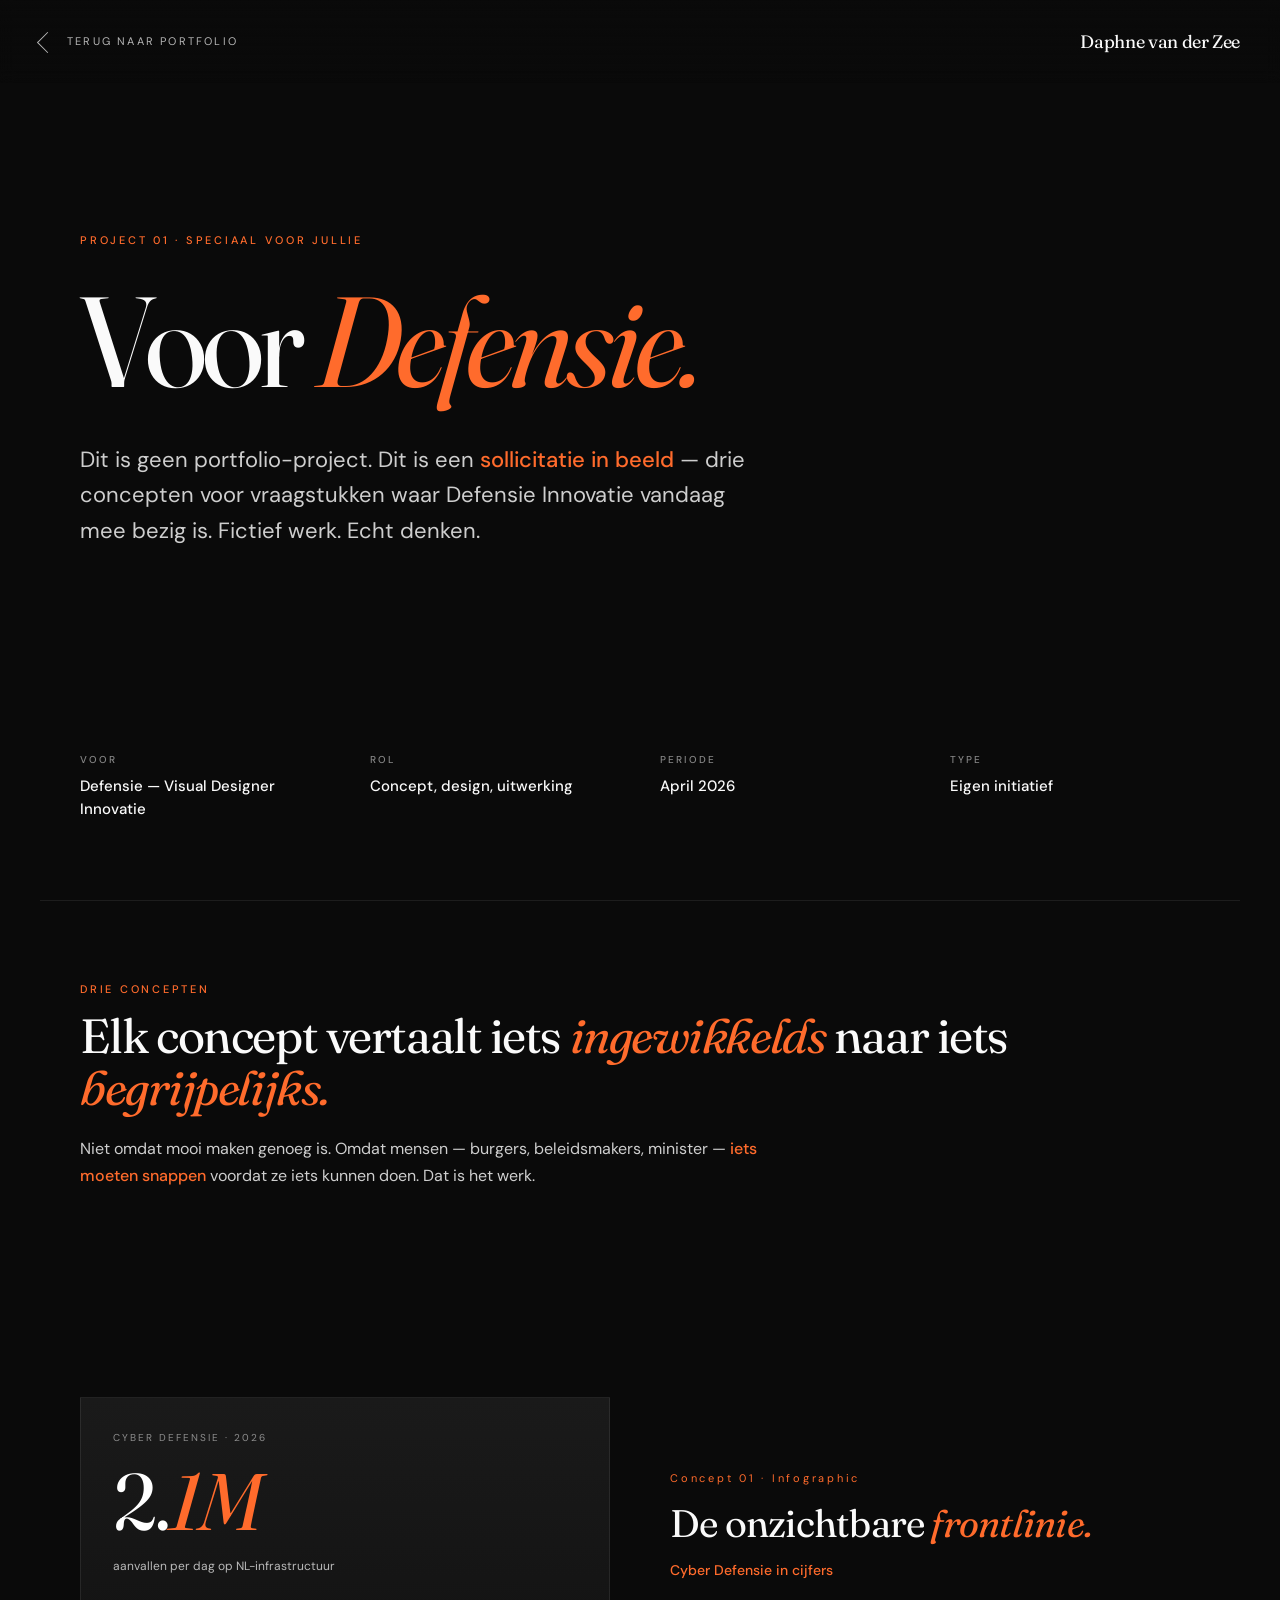
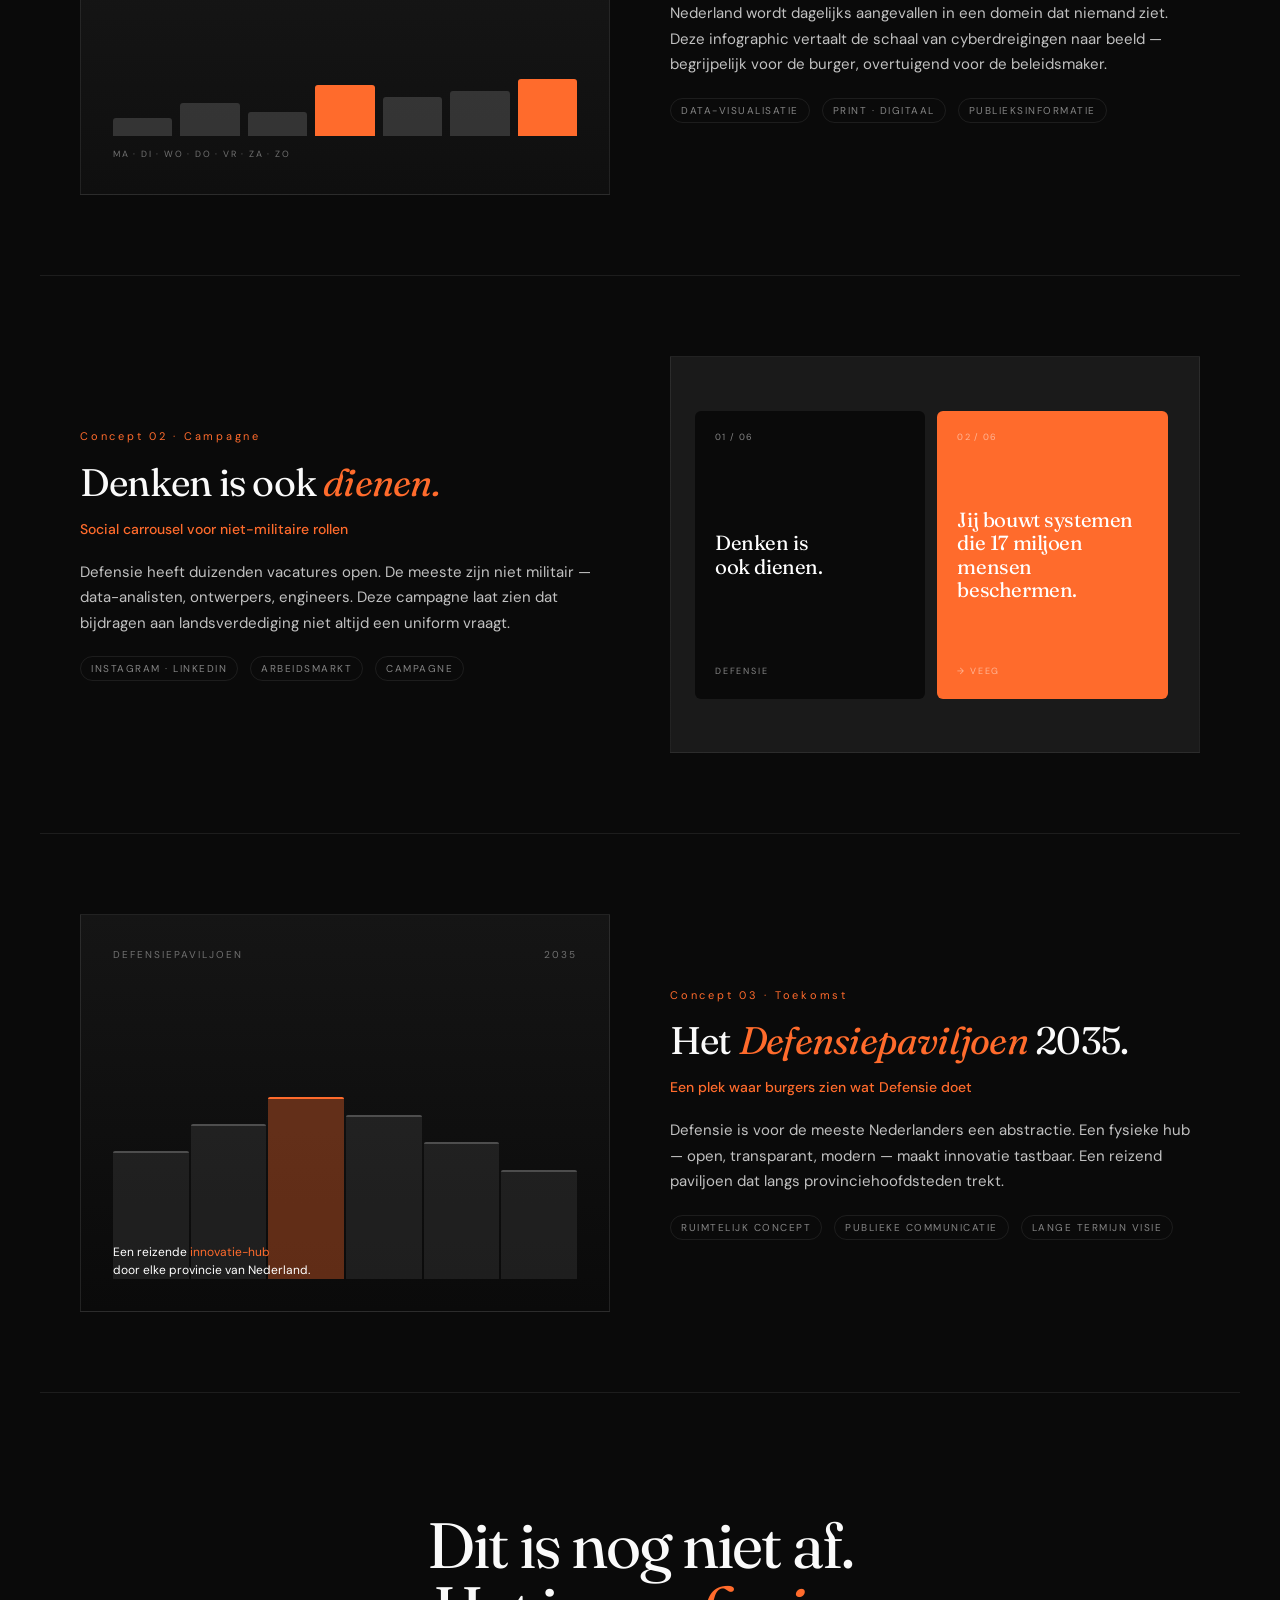
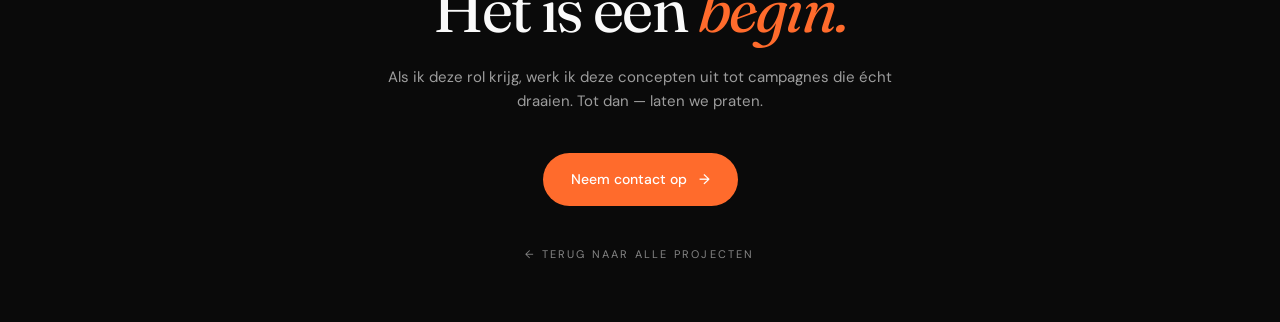
==== defensie.html @ 4f919fc5 "Add files via upload" ====
<!DOCTYPE html>
<html lang="nl">
<head>
<meta charset="UTF-8">
<meta name="viewport" content="width=device-width, initial-scale=1.0">
<title>Voor Defensie — Daphne van der Zee</title>
<link rel="preconnect" href="https://fonts.googleapis.com">
<link rel="preconnect" href="https://fonts.gstatic.com" crossorigin>
<link href="https://fonts.googleapis.com/css2?family=DM+Sans:wght@400;500;700&family=Fraunces:ital,wght@0,400;0,700;1,400&display=swap" rel="stylesheet">
<link rel="stylesheet" href="styles.css">
</head>
<body>

<nav class="nav">
  <a href="index.html" class="nav__back">Terug naar portfolio</a>
  <div class="nav__name">Daphne van der Zee</div>
</nav>

<!-- HERO -->
<section class="hero">
  <div class="hero__label">Project 01 · Speciaal voor jullie</div>
  <h1 class="hero__title">Voor <em>Defensie.</em></h1>
  <p class="hero__intro">
    Dit is geen portfolio-project. Dit is een <em>sollicitatie in beeld</em> — drie concepten voor vraagstukken waar Defensie Innovatie vandaag mee bezig is. Fictief werk. Echt denken.
  </p>
</section>

<!-- META -->
<div class="meta">
  <div>
    <div class="meta__label">Voor</div>
    <div class="meta__value">Defensie — Visual Designer Innovatie</div>
  </div>
  <div>
    <div class="meta__label">Rol</div>
    <div class="meta__value">Concept, design, uitwerking</div>
  </div>
  <div>
    <div class="meta__label">Periode</div>
    <div class="meta__value">April 2026</div>
  </div>
  <div>
    <div class="meta__label">Type</div>
    <div class="meta__value">Eigen initiatief</div>
  </div>
</div>

<!-- INTRO SECTION -->
<section class="section">
  <div class="section__header">
    <div class="section__num">Drie concepten</div>
    <h2 class="section__title">Elk concept vertaalt iets <em>ingewikkelds</em> naar iets <em>begrijpelijks.</em></h2>
    <p class="section__text">
      Niet omdat mooi maken genoeg is. Omdat mensen — burgers, beleidsmakers, minister — <em>iets moeten snappen</em> voordat ze iets kunnen doen. Dat is het werk.
    </p>
  </div>
</section>

<!-- CASE 01 — CYBER -->
<article class="case">
  <div class="case__visual">
    <div class="cyber">
      <div>
        <div class="cyber__top">CYBER DEFENSIE · 2026</div>
        <div class="cyber__big">2.<span>1M</span></div>
        <div class="cyber__label">aanvallen per dag op NL-infrastructuur</div>
      </div>
      <div>
        <div class="cyber__bars">
          <div class="cyber__bar"></div>
          <div class="cyber__bar"></div>
          <div class="cyber__bar"></div>
          <div class="cyber__bar"></div>
          <div class="cyber__bar"></div>
          <div class="cyber__bar"></div>
          <div class="cyber__bar"></div>
        </div>
        <div class="cyber__week">MA · DI · WO · DO · VR · ZA · ZO</div>
      </div>
    </div>
  </div>
  <div class="case__info">
    <div class="case__num">Concept 01 · Infographic</div>
    <h3 class="case__title">De onzichtbare <em>frontlinie.</em></h3>
    <div class="case__sub">Cyber Defensie in cijfers</div>
    <p class="case__desc">
      Nederland wordt dagelijks aangevallen in een domein dat niemand ziet. Deze infographic vertaalt de schaal van cyberdreigingen naar beeld — begrijpelijk voor de burger, overtuigend voor de beleidsmaker.
    </p>
    <div class="case__tags">
      <span class="case__tag">Data-visualisatie</span>
      <span class="case__tag">Print · Digitaal</span>
      <span class="case__tag">Publieksinformatie</span>
    </div>
  </div>
</article>

<!-- CASE 02 — RECRUITMENT -->
<article class="case case--alt">
  <div class="case__visual">
    <div class="recruit">
      <div class="recruit__slide">
        <div class="recruit__slide__num">01 / 06</div>
        <div class="recruit__slide__title">Denken is<br>ook dienen.</div>
        <div class="recruit__slide__bot">DEFENSIE</div>
      </div>
      <div class="recruit__slide">
        <div class="recruit__slide__num">02 / 06</div>
        <div class="recruit__slide__title">Jij bouwt systemen die 17&nbsp;miljoen mensen beschermen.</div>
        <div class="recruit__slide__bot">→ VEEG</div>
      </div>
    </div>
  </div>
  <div class="case__info">
    <div class="case__num">Concept 02 · Campagne</div>
    <h3 class="case__title">Denken is ook <em>dienen.</em></h3>
    <div class="case__sub">Social carrousel voor niet-militaire rollen</div>
    <p class="case__desc">
      Defensie heeft duizenden vacatures open. De meeste zijn niet militair — data-analisten, ontwerpers, engineers. Deze campagne laat zien dat bijdragen aan landsverdediging niet altijd een uniform vraagt.
    </p>
    <div class="case__tags">
      <span class="case__tag">Instagram · LinkedIn</span>
      <span class="case__tag">Arbeidsmarkt</span>
      <span class="case__tag">Campagne</span>
    </div>
  </div>
</article>

<!-- CASE 03 — PAVILJOEN -->
<article class="case">
  <div class="case__visual">
    <div class="pavilion">
      <div class="pavilion__sky">
        <span>DEFENSIEPAVILJOEN</span>
        <span>2035</span>
      </div>
      <div class="pavilion__building">
        <div class="pavilion__pillar"></div>
        <div class="pavilion__pillar"></div>
        <div class="pavilion__pillar"></div>
        <div class="pavilion__pillar"></div>
        <div class="pavilion__pillar"></div>
        <div class="pavilion__pillar"></div>
      </div>
      <div class="pavilion__caption">
        Een reizende <span>innovatie-hub</span><br>
        door elke provincie van Nederland.
      </div>
    </div>
  </div>
  <div class="case__info">
    <div class="case__num">Concept 03 · Toekomst</div>
    <h3 class="case__title">Het <em>Defensiepaviljoen</em> 2035.</h3>
    <div class="case__sub">Een plek waar burgers zien wat Defensie doet</div>
    <p class="case__desc">
      Defensie is voor de meeste Nederlanders een abstractie. Een fysieke hub — open, transparant, modern — maakt innovatie tastbaar. Een reizend paviljoen dat langs provinciehoofdsteden trekt.
    </p>
    <div class="case__tags">
      <span class="case__tag">Ruimtelijk concept</span>
      <span class="case__tag">Publieke communicatie</span>
      <span class="case__tag">Lange termijn visie</span>
    </div>
  </div>
</article>

<!-- FOOTER / CTA -->
<footer class="footer">
  <h2 class="footer__big">Dit is nog niet af.<br>Het is een <em>begin.</em></h2>
  <p class="footer__sub">
    Als ik deze rol krijg, werk ik deze concepten uit tot campagnes die écht draaien. Tot dan — laten we praten.
  </p>
  <a href="mailto:daphne.zee@live.nl" class="footer__cta">
    Neem contact op
    <span style="transition:transform .3s">→</span>
  </a>
  <a href="index.html" class="footer__back">← Terug naar alle projecten</a>
</footer>

</body>
</html>
---- styles.css ----
/* ═══ SHARED DETAIL PAGE STYLES ═══ */
*{margin:0;padding:0;box-sizing:border-box}
:root{
  --bg:#0A0A0A;
  --text:#FAFAFA;
  --grey:#888;
  --accent:#FF6B2C;
  --line:rgba(255,255,255,.08);
}
html{scroll-behavior:smooth}
body{
  background:var(--bg);
  color:var(--text);
  font-family:'DM Sans',-apple-system,sans-serif;
  -webkit-font-smoothing:antialiased;
  line-height:1.5;
}
a{color:inherit;text-decoration:none}

/* ═══ NAV ═══ */
.nav{
  position:fixed;
  top:0;left:0;right:0;
  z-index:100;
  display:flex;
  justify-content:space-between;
  align-items:center;
  padding:28px 40px;
  background:linear-gradient(180deg,rgba(10,10,10,.9) 0%,rgba(10,10,10,0) 100%);
  backdrop-filter:blur(8px);
  -webkit-backdrop-filter:blur(8px);
}
.nav__back{
  font-family:'DM Sans',sans-serif;
  font-size:11px;
  letter-spacing:.2em;
  text-transform:uppercase;
  color:rgba(255,255,255,.7);
  display:flex;
  align-items:center;
  gap:12px;
  transition:color .3s;
}
.nav__back:hover{color:var(--accent)}
.nav__back::before{
  content:"";
  display:inline-block;
  width:14px;height:14px;
  border-top:1.5px solid currentColor;
  border-left:1.5px solid currentColor;
  transform:rotate(-45deg);
  margin-top:2px;
}
.nav__name{
  font-family:'Fraunces',serif;
  font-size:18px;
  font-weight:400;
  letter-spacing:-.02em;
}

/* ═══ HERO ═══ */
.hero{
  min-height:80vh;
  padding:140px 40px 80px;
  max-width:1200px;
  margin:0 auto;
  display:flex;
  flex-direction:column;
  justify-content:center;
}
.hero__label{
  font-size:11px;
  font-weight:500;
  letter-spacing:.25em;
  text-transform:uppercase;
  color:var(--accent);
  margin-bottom:32px;
}
.hero__title{
  font-family:'Fraunces',serif;
  font-size:clamp(56px,10vw,140px);
  font-weight:400;
  line-height:.95;
  letter-spacing:-.04em;
  margin-bottom:40px;
}
.hero__title em{
  font-style:italic;
  color:var(--accent);
}
.hero__intro{
  font-size:clamp(17px,2vw,22px);
  line-height:1.6;
  color:rgba(255,255,255,.8);
  max-width:680px;
}
.hero__intro em{
  font-style:normal;
  color:var(--accent);
  font-weight:500;
}

/* ═══ META BAR ═══ */
.meta{
  max-width:1200px;
  margin:0 auto;
  padding:32px 40px 80px;
  display:grid;
  grid-template-columns:repeat(4,1fr);
  gap:40px;
  border-bottom:1px solid var(--line);
}
.meta__label{
  font-size:10px;
  font-weight:500;
  letter-spacing:.2em;
  text-transform:uppercase;
  color:rgba(255,255,255,.5);
  margin-bottom:8px;
}
.meta__value{
  font-size:15px;
  font-weight:500;
}

/* ═══ CONTENT SECTIONS ═══ */
.section{
  max-width:1200px;
  margin:0 auto;
  padding:80px 40px;
}
.section--wide{max-width:none;padding:80px 0}
.section--wide .section__inner{
  max-width:1400px;
  margin:0 auto;
  padding:0 40px;
}

.section__header{margin-bottom:48px}
.section__num{
  font-size:11px;
  font-weight:500;
  letter-spacing:.25em;
  text-transform:uppercase;
  color:var(--accent);
  margin-bottom:12px;
}
.section__title{
  font-family:'Fraunces',serif;
  font-size:clamp(32px,4vw,48px);
  font-weight:400;
  line-height:1.1;
  letter-spacing:-.03em;
  margin-bottom:20px;
}
.section__title em{font-style:italic;color:var(--accent)}
.section__subtitle{
  font-size:15px;
  color:var(--accent);
  font-weight:500;
  margin-bottom:16px;
}
.section__text{
  font-size:16px;
  line-height:1.7;
  color:rgba(255,255,255,.8);
  max-width:680px;
  margin-bottom:20px;
}
.section__text em{font-style:normal;color:var(--accent);font-weight:500}

/* Visual blocks (for Defensie mockups) */
.visual{
  background:linear-gradient(180deg,#1a1a1a 0%,#0f0f0f 100%);
  border:1px solid var(--line);
  border-radius:4px;
  overflow:hidden;
  position:relative;
}
.visual--tall{aspect-ratio:3/4}
.visual--square{aspect-ratio:1/1}
.visual--wide{aspect-ratio:16/9}

/* Image grid (for detail cases) */
.images{
  display:grid;
  gap:16px;
  margin-top:40px;
}
.images--1{grid-template-columns:1fr}
.images--2{grid-template-columns:repeat(2,1fr)}
.images--3{grid-template-columns:repeat(3,1fr)}
.images__item{
  aspect-ratio:4/3;
  background:#1a1a1a;
  overflow:hidden;
  border:1px solid var(--line);
}
.images__item img,.images__item video{
  width:100%;
  height:100%;
  object-fit:cover;
}

/* Defensie mockup layout — three cases stacked */
.case{
  padding:80px 40px;
  border-top:1px solid var(--line);
  max-width:1200px;
  margin:0 auto;
  display:grid;
  grid-template-columns:1fr 1fr;
  gap:60px;
  align-items:center;
}
.case:first-of-type{border-top:0}
.case__visual{
  aspect-ratio:4/3;
  background:linear-gradient(180deg,#1a1a1a 0%,#0f0f0f 100%);
  border:1px solid var(--line);
  position:relative;
  overflow:hidden;
}
.case__info{padding:20px 0}
.case__num{
  font-size:11px;
  letter-spacing:.25em;
  color:var(--accent);
  margin-bottom:16px;
}
.case__title{
  font-family:'Fraunces',serif;
  font-size:clamp(28px,3vw,40px);
  font-weight:400;
  letter-spacing:-.02em;
  line-height:1.1;
  margin-bottom:16px;
}
.case__title em{font-style:italic;color:var(--accent)}
.case__sub{
  color:var(--accent);
  font-size:14px;
  margin-bottom:20px;
  font-weight:500;
}
.case__desc{
  font-size:15px;
  line-height:1.7;
  color:rgba(255,255,255,.75);
  margin-bottom:20px;
}
.case__tags{
  display:flex;
  gap:12px;
  flex-wrap:wrap;
}
.case__tag{
  font-size:10px;
  letter-spacing:.15em;
  text-transform:uppercase;
  color:rgba(255,255,255,.5);
  padding:4px 10px;
  border:1px solid var(--line);
  border-radius:100px;
}

/* Alternate layout for even cases */
.case--alt{grid-template-columns:1fr 1fr}
.case--alt .case__visual{order:2}
.case--alt .case__info{order:1}

/* ═══ CYBER INFOGRAPHIC VISUAL ═══ */
.cyber{padding:32px;display:flex;flex-direction:column;justify-content:space-between;color:#fff;height:100%}
.cyber__top{font-size:10px;letter-spacing:.2em;opacity:.5}
.cyber__big{font-family:'Fraunces',serif;font-size:clamp(48px,8vw,80px);font-weight:400;line-height:1;letter-spacing:-.03em;margin:16px 0}
.cyber__big span{color:var(--accent);font-style:italic}
.cyber__label{font-size:12px;opacity:.7;margin-bottom:24px}
.cyber__bars{display:flex;align-items:flex-end;gap:8px;height:60px}
.cyber__bar{flex:1;background:rgba(255,255,255,.15);border-radius:3px 3px 0 0}
.cyber__bar:nth-child(1){height:30%}
.cyber__bar:nth-child(2){height:55%}
.cyber__bar:nth-child(3){height:40%}
.cyber__bar:nth-child(4){height:85%;background:var(--accent)}
.cyber__bar:nth-child(5){height:65%}
.cyber__bar:nth-child(6){height:75%}
.cyber__bar:nth-child(7){height:95%;background:var(--accent)}
.cyber__week{font-size:9px;letter-spacing:.2em;opacity:.4;margin-top:12px}

/* ═══ RECRUITMENT CAROUSEL VISUAL ═══ */
.recruit{padding:24px;display:flex;gap:12px;align-items:center;overflow:hidden;height:100%;background:#1a1a1a}
.recruit__slide{flex:0 0 48%;aspect-ratio:4/5;background:#fff;border-radius:6px;padding:20px;display:flex;flex-direction:column;justify-content:space-between;color:#0A0A0A}
.recruit__slide:nth-child(1){background:#0A0A0A;color:#fff}
.recruit__slide:nth-child(2){background:var(--accent);color:#fff}
.recruit__slide__num{font-size:9px;opacity:.5;letter-spacing:.15em}
.recruit__slide__title{font-family:'Fraunces',serif;font-size:clamp(16px,1.6vw,22px);font-weight:400;letter-spacing:-.02em;line-height:1.15}
.recruit__slide__bot{font-size:9px;opacity:.5;letter-spacing:.2em}

/* ═══ PAVILLON VISUAL ═══ */
.pavilion{padding:32px;display:flex;flex-direction:column;justify-content:space-between;position:relative;height:100%;background:linear-gradient(180deg,#151515 0%,#0a0a0a 100%)}
.pavilion__sky{position:absolute;top:32px;left:32px;right:32px;font-size:10px;opacity:.4;letter-spacing:.2em;display:flex;justify-content:space-between}
.pavilion__building{margin-top:auto;display:flex;align-items:flex-end;gap:2px;height:55%}
.pavilion__pillar{flex:1;background:rgba(255,255,255,.08);border-top:2px solid rgba(255,255,255,.2);border-radius:2px 2px 0 0}
.pavilion__pillar:nth-child(3){background:rgba(255,107,44,.35);border-top-color:var(--accent)}
.pavilion__pillar:nth-child(1){height:70%}
.pavilion__pillar:nth-child(2){height:85%}
.pavilion__pillar:nth-child(3){height:100%}
.pavilion__pillar:nth-child(4){height:90%}
.pavilion__pillar:nth-child(5){height:75%}
.pavilion__pillar:nth-child(6){height:60%}
.pavilion__caption{position:absolute;bottom:32px;left:32px;right:32px;font-size:12px;color:#fff;max-width:70%}
.pavilion__caption span{color:var(--accent)}

/* ═══ FOOTER ═══ */
.footer{
  padding:120px 40px 60px;
  border-top:1px solid var(--line);
  max-width:1200px;
  margin:0 auto;
  text-align:center;
}
.footer__big{
  font-family:'Fraunces',serif;
  font-size:clamp(36px,5vw,64px);
  font-weight:400;
  line-height:1;
  letter-spacing:-.03em;
  margin-bottom:24px;
}
.footer__big em{font-style:italic;color:var(--accent)}
.footer__sub{
  font-size:15px;
  color:rgba(255,255,255,.6);
  max-width:520px;
  margin:0 auto 40px;
  line-height:1.6;
}
.footer__cta{
  display:inline-flex;
  align-items:center;
  gap:12px;
  padding:16px 28px;
  background:var(--accent);
  color:#fff;
  border-radius:100px;
  font-size:14px;
  font-weight:500;
  transition:transform .3s;
}
.footer__cta:hover{transform:translateY(-2px)}
.footer__back{
  display:block;
  margin-top:40px;
  font-size:11px;
  letter-spacing:.2em;
  text-transform:uppercase;
  color:rgba(255,255,255,.5);
  transition:color .3s;
}
.footer__back:hover{color:var(--accent)}

/* ═══ MOBILE ═══ */
@media(max-width:768px){
  .nav{padding:20px}
  .hero{padding:100px 20px 48px;min-height:60vh}
  .meta{grid-template-columns:repeat(2,1fr);gap:24px;padding:24px 20px 48px}
  .section{padding:48px 20px}
  .case{grid-template-columns:1fr;padding:48px 20px;gap:24px}
  .case--alt .case__visual{order:unset}
  .case--alt .case__info{order:unset}
  .images--2,.images--3{grid-template-columns:1fr}
  .footer{padding:60px 20px 40px}
  .recruit__slide{flex:0 0 60%}
}
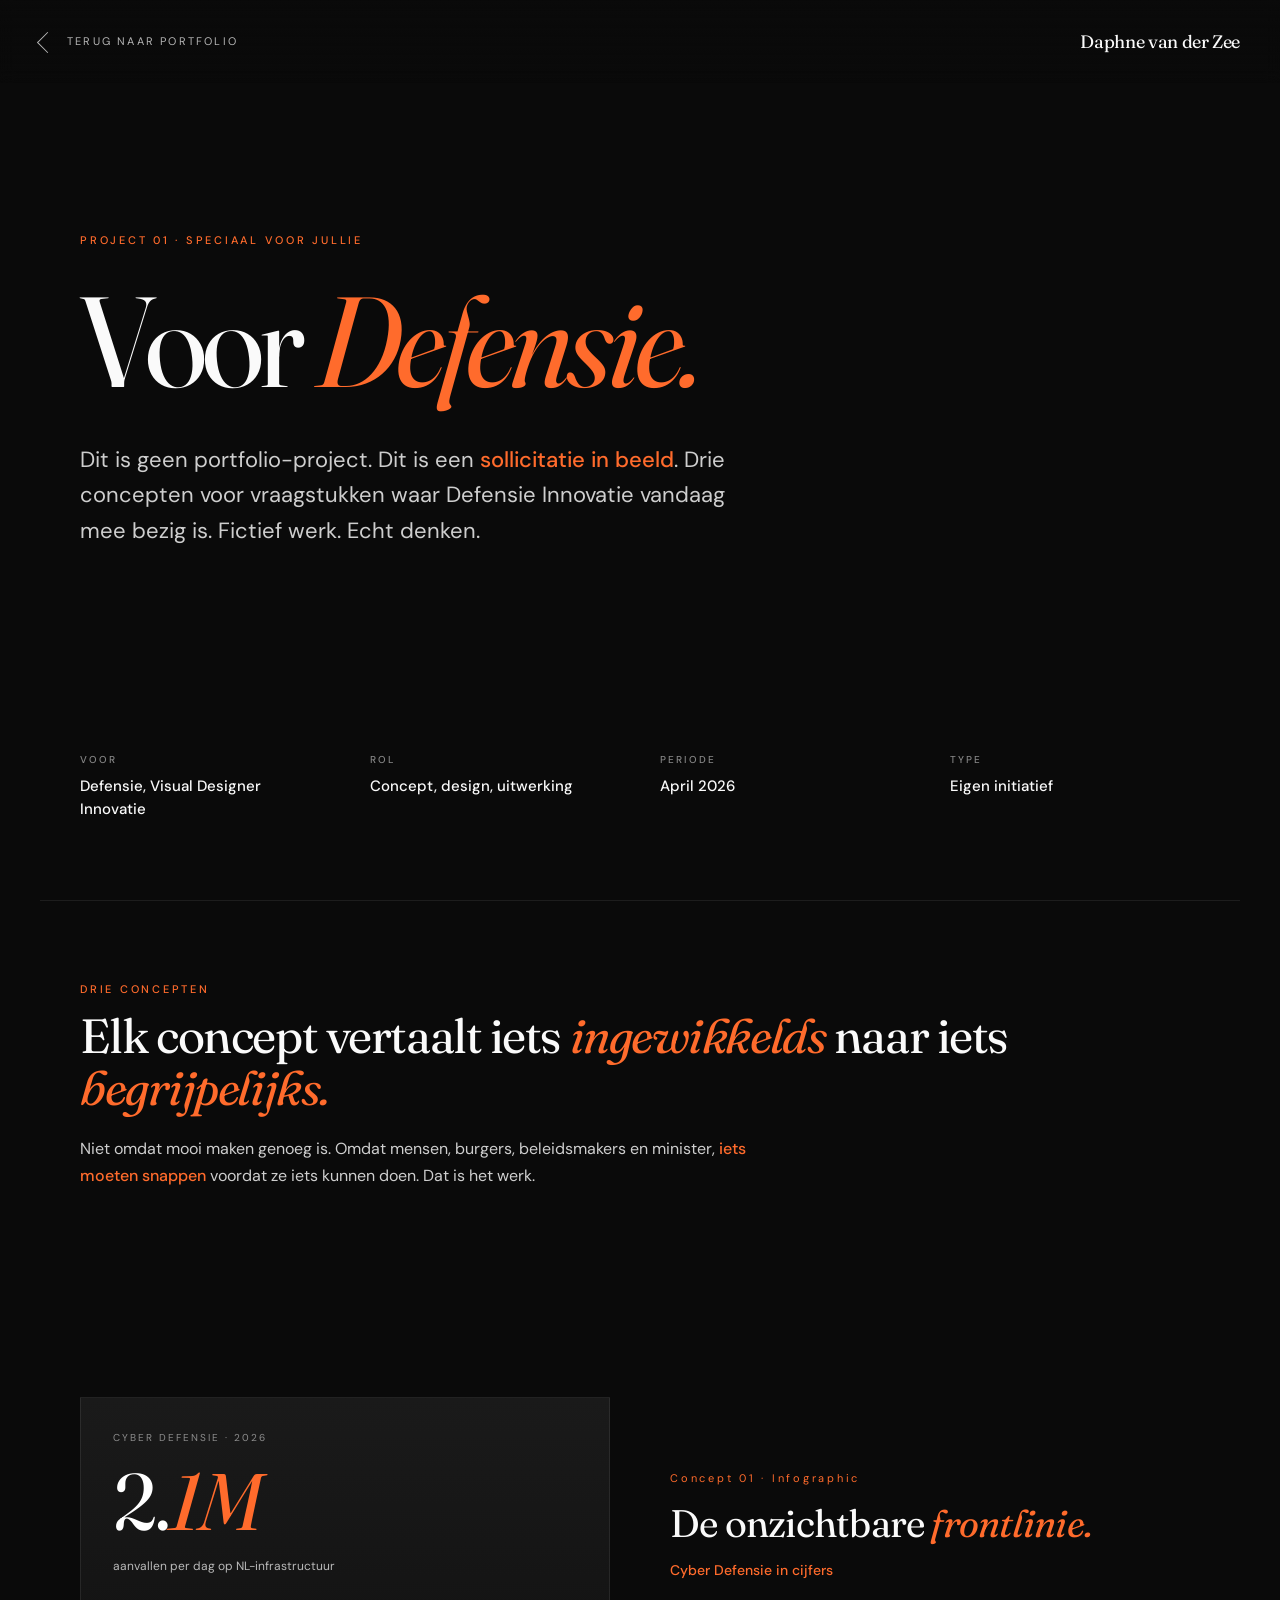
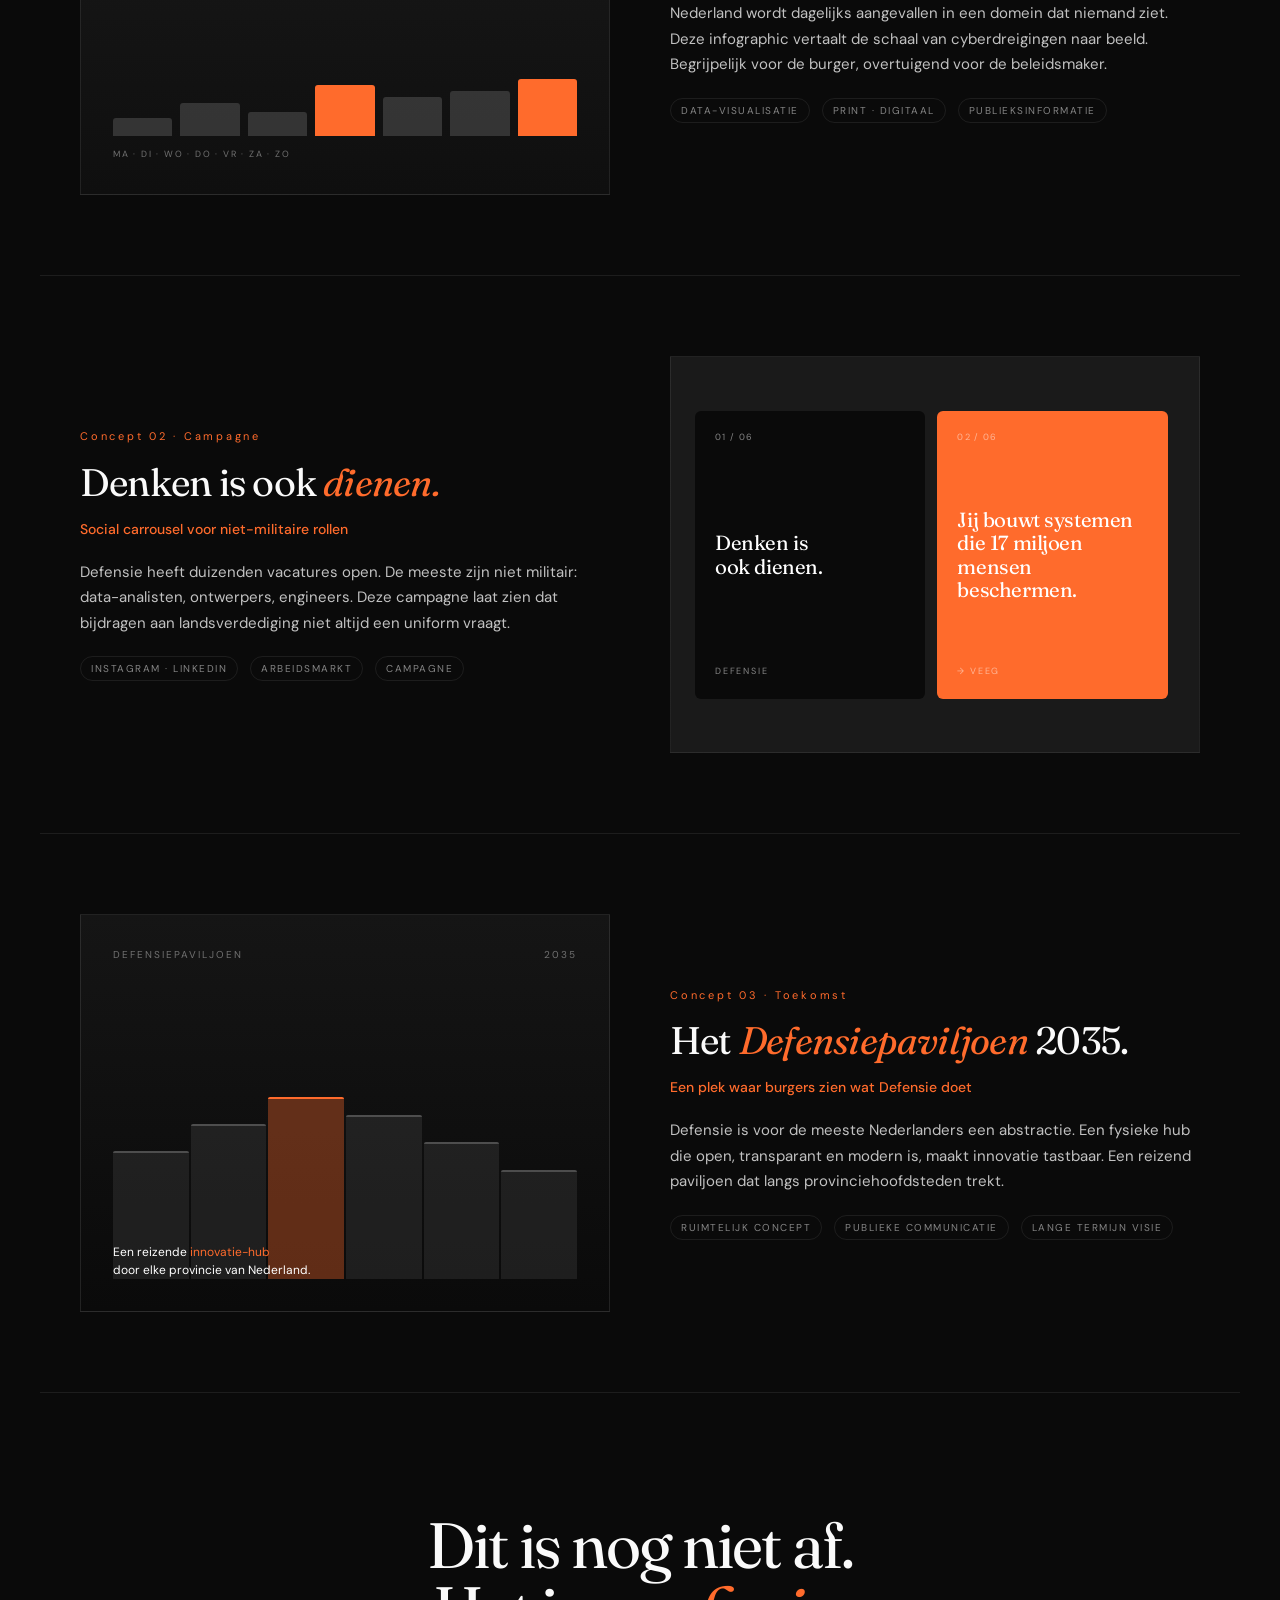
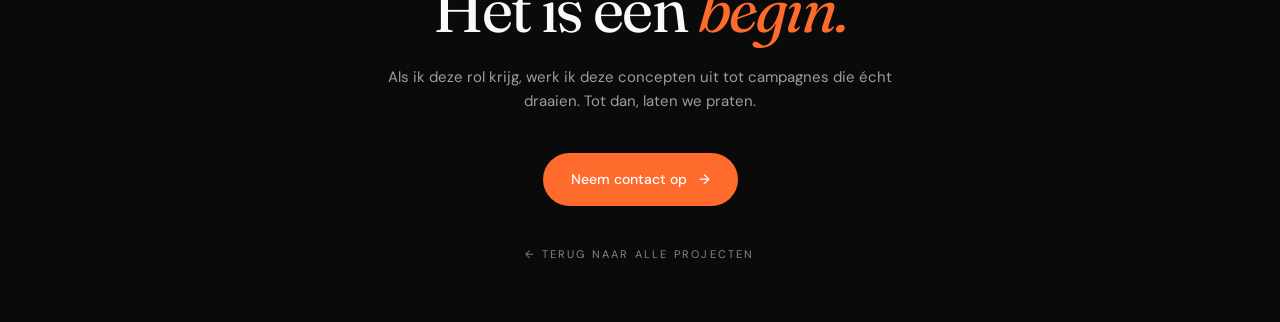
==== commit 8907c6d8: "Add files via upload" ====
--- a/defensie.html
+++ b/defensie.html
@@ -3,7 +3,7 @@
 <head>
 <meta charset="UTF-8">
 <meta name="viewport" content="width=device-width, initial-scale=1.0">
-<title>Voor Defensie — Daphne van der Zee</title>
+<title>Voor Defensie. Daphne van der Zee</title>
 <link rel="preconnect" href="https://fonts.googleapis.com">
 <link rel="preconnect" href="https://fonts.gstatic.com" crossorigin>
 <link href="https://fonts.googleapis.com/css2?family=DM+Sans:wght@400;500;700&family=Fraunces:ital,wght@0,400;0,700;1,400&display=swap" rel="stylesheet">
@@ -21,7 +21,7 @@
   <div class="hero__label">Project 01 · Speciaal voor jullie</div>
   <h1 class="hero__title">Voor <em>Defensie.</em></h1>
   <p class="hero__intro">
-    Dit is geen portfolio-project. Dit is een <em>sollicitatie in beeld</em> — drie concepten voor vraagstukken waar Defensie Innovatie vandaag mee bezig is. Fictief werk. Echt denken.
+    Dit is geen portfolio-project. Dit is een <em>sollicitatie in beeld</em>. Drie concepten voor vraagstukken waar Defensie Innovatie vandaag mee bezig is. Fictief werk. Echt denken.
   </p>
 </section>
 
@@ -29,7 +29,7 @@
 <div class="meta">
   <div>
     <div class="meta__label">Voor</div>
-    <div class="meta__value">Defensie — Visual Designer Innovatie</div>
+    <div class="meta__value">Defensie, Visual Designer Innovatie</div>
   </div>
   <div>
     <div class="meta__label">Rol</div>
@@ -51,7 +51,7 @@
     <div class="section__num">Drie concepten</div>
     <h2 class="section__title">Elk concept vertaalt iets <em>ingewikkelds</em> naar iets <em>begrijpelijks.</em></h2>
     <p class="section__text">
-      Niet omdat mooi maken genoeg is. Omdat mensen — burgers, beleidsmakers, minister — <em>iets moeten snappen</em> voordat ze iets kunnen doen. Dat is het werk.
+      Niet omdat mooi maken genoeg is. Omdat mensen, burgers, beleidsmakers en minister, <em>iets moeten snappen</em> voordat ze iets kunnen doen. Dat is het werk.
     </p>
   </div>
 </section>
@@ -84,7 +84,7 @@
     <h3 class="case__title">De onzichtbare <em>frontlinie.</em></h3>
     <div class="case__sub">Cyber Defensie in cijfers</div>
     <p class="case__desc">
-      Nederland wordt dagelijks aangevallen in een domein dat niemand ziet. Deze infographic vertaalt de schaal van cyberdreigingen naar beeld — begrijpelijk voor de burger, overtuigend voor de beleidsmaker.
+      Nederland wordt dagelijks aangevallen in een domein dat niemand ziet. Deze infographic vertaalt de schaal van cyberdreigingen naar beeld. Begrijpelijk voor de burger, overtuigend voor de beleidsmaker.
     </p>
     <div class="case__tags">
       <span class="case__tag">Data-visualisatie</span>
@@ -115,7 +115,7 @@
     <h3 class="case__title">Denken is ook <em>dienen.</em></h3>
     <div class="case__sub">Social carrousel voor niet-militaire rollen</div>
     <p class="case__desc">
-      Defensie heeft duizenden vacatures open. De meeste zijn niet militair — data-analisten, ontwerpers, engineers. Deze campagne laat zien dat bijdragen aan landsverdediging niet altijd een uniform vraagt.
+      Defensie heeft duizenden vacatures open. De meeste zijn niet militair: data-analisten, ontwerpers, engineers. Deze campagne laat zien dat bijdragen aan landsverdediging niet altijd een uniform vraagt.
     </p>
     <div class="case__tags">
       <span class="case__tag">Instagram · LinkedIn</span>
@@ -152,7 +152,7 @@
     <h3 class="case__title">Het <em>Defensiepaviljoen</em> 2035.</h3>
     <div class="case__sub">Een plek waar burgers zien wat Defensie doet</div>
     <p class="case__desc">
-      Defensie is voor de meeste Nederlanders een abstractie. Een fysieke hub — open, transparant, modern — maakt innovatie tastbaar. Een reizend paviljoen dat langs provinciehoofdsteden trekt.
+      Defensie is voor de meeste Nederlanders een abstractie. Een fysieke hub die open, transparant en modern is, maakt innovatie tastbaar. Een reizend paviljoen dat langs provinciehoofdsteden trekt.
     </p>
     <div class="case__tags">
       <span class="case__tag">Ruimtelijk concept</span>
@@ -166,7 +166,7 @@
 <footer class="footer">
   <h2 class="footer__big">Dit is nog niet af.<br>Het is een <em>begin.</em></h2>
   <p class="footer__sub">
-    Als ik deze rol krijg, werk ik deze concepten uit tot campagnes die écht draaien. Tot dan — laten we praten.
+    Als ik deze rol krijg, werk ik deze concepten uit tot campagnes die écht draaien. Tot dan, laten we praten.
   </p>
   <a href="mailto:daphne.zee@live.nl" class="footer__cta">
     Neem contact op
